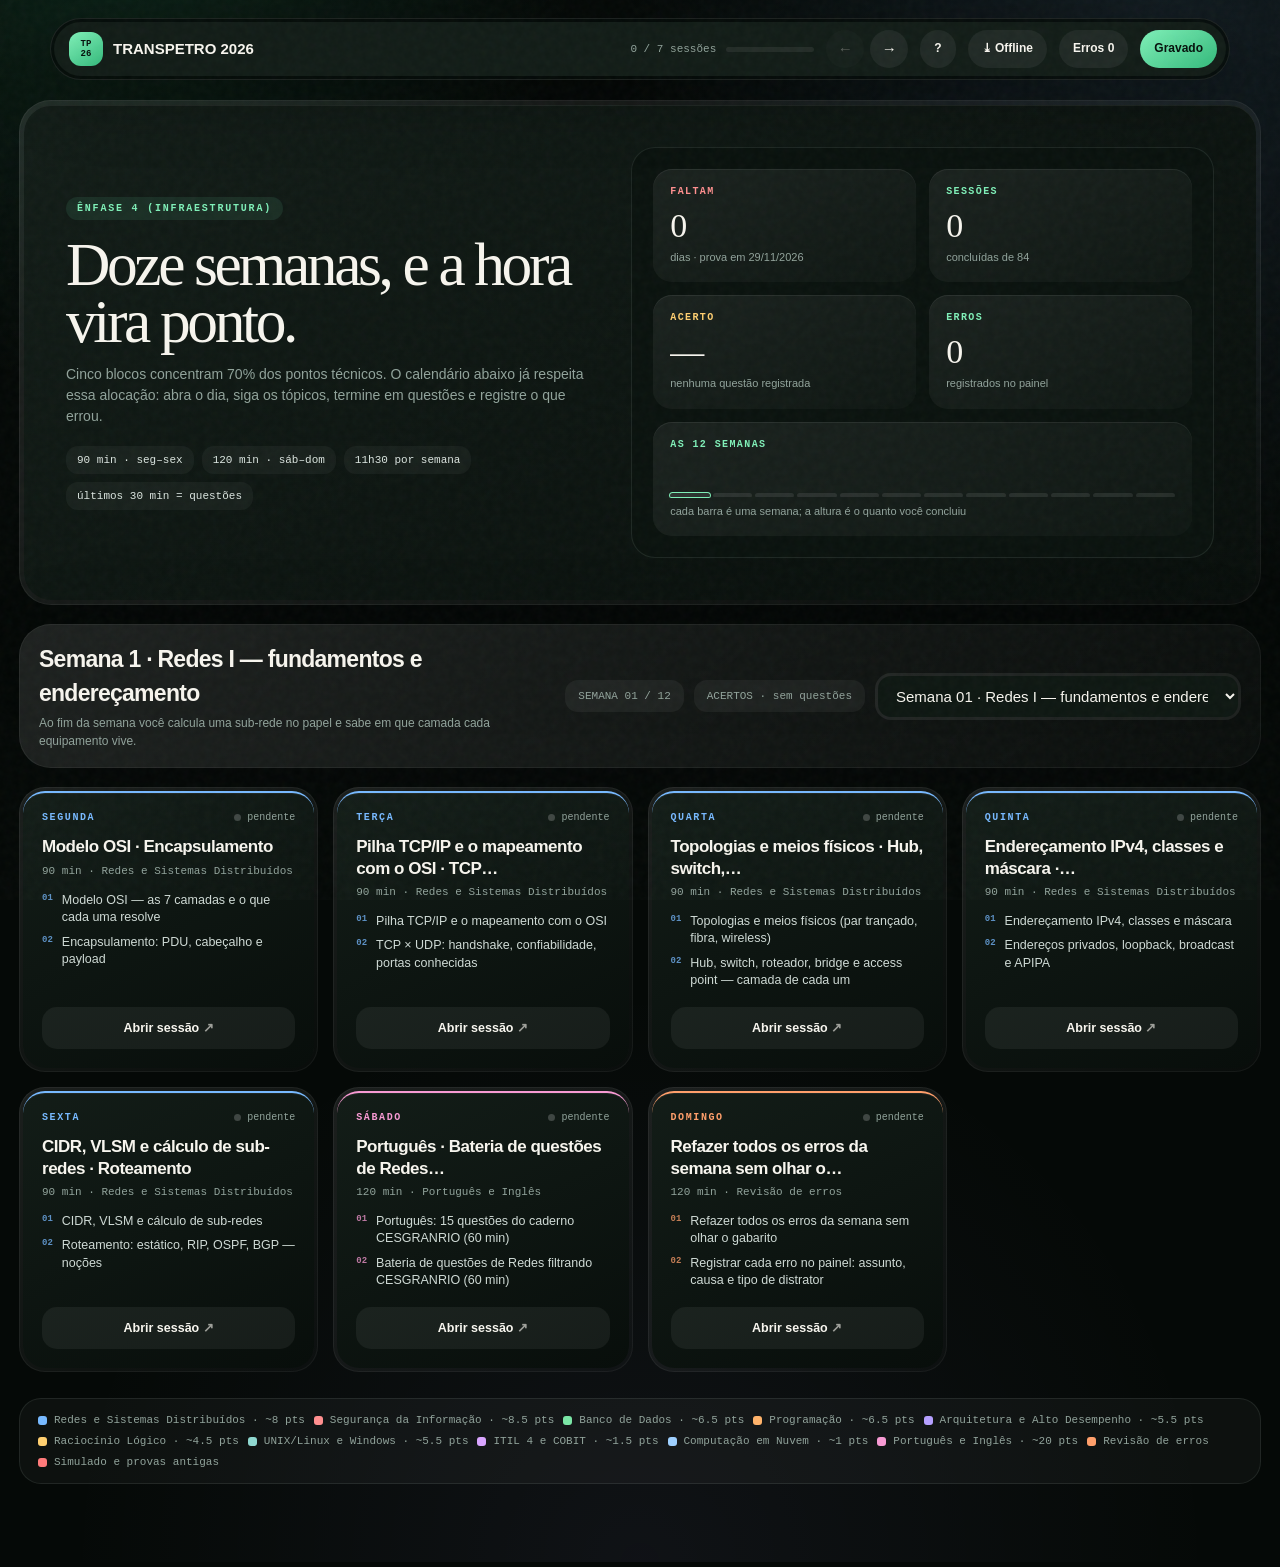
==== index.html @ 536fb307 "Calendário de estudos TRANSPETRO 2026 Site estático com servidor local para gravação. 12 semanas, 84" ====
<!doctype html>
<html lang="pt-BR">
<head>
<meta charset="utf-8">
<meta name="viewport" content="width=device-width,initial-scale=1">
<meta name="theme-color" content="#07100d">
<meta name="robots" content="noindex, nofollow">
<meta name="description" content="Calendário semanal de estudos para a TRANSPETRO 2026 — Analista de Sistemas Jr., Ênfase 4 (Infraestrutura).">
<title>TRANSPETRO 2026 · Calendário de estudos</title>
<link rel="stylesheet" href="assets/app.css">
</head>
<body>
<div class="wrap">
  <nav class="dock" aria-label="Navegação do calendário">
    <div class="dock-in">
      <div class="brand"><b class="brand-mark">TP<br>26</b><span>TRANSPETRO 2026</span></div>
      <div class="dock-space"></div>
      <div class="dock-status">
        <span id="progressText">0 / 7 sessões</span>
        <span class="progress-track"><i class="progress-fill" id="progressFill"></i></span>
      </div>
      <div class="nav">
        <button class="nav-btn" id="prev" aria-label="Semana anterior">←</button>
        <button class="nav-btn" id="next" aria-label="Próxima semana">→</button>
      </div>
      <button class="pill-btn" id="openInfo" title="Banca, TRANSPETRO e ajuda">?</button>
      <button class="pill-btn" id="offline" title="Baixar para ler sem internet">⤓ Offline</button>
      <button class="pill-btn" id="openErrors">Erros <span id="errCount">0</span></button>
      <button class="pill-btn accent" id="save" hidden>Gravar</button>
    </div>
  </nav>

  <p class="ro-banner">
    <span>📱</span>
    <span><b>Modo leitura.</b> No celular é assim mesmo — o progresso aparece, as alterações ficam para o computador.<br>    <b>No computador?</b> O servidor local não está rodando: feche esta aba e comece pelo <code>iniciar.bat</code>. Com ele, a gravação funciona em qualquer navegador, Brave incluído.</span>
  </p>

  <header class="shell reveal">
    <div class="core hero">
      <div class="hero-copy">
        <span class="eyebrow" id="eyebrow">Ênfase 4 · Infraestrutura</span>
        <h1>Doze semanas, e a hora vira ponto.</h1>
        <p id="heroText">Cinco blocos concentram 70% dos pontos técnicos. O calendário abaixo já respeita essa alocação: abra o dia, siga os tópicos, termine em questões e registre o que errou.</p>
        <div class="week-rule">
          <span>90 min · seg–sex</span><span>120 min · sáb–dom</span><span>11h30 por semana</span><span>últimos 30 min = questões</span>
        </div>
      </div>
      <div class="stats" aria-label="Situação geral">
        <div class="stat" style="--c:var(--danger)"><b>Faltam</b><strong id="daysLeft">—</strong><small id="proofDate">dias para a prova</small></div>
        <div class="stat" style="--c:var(--jade)"><b>Sessões</b><strong id="doneAll">—</strong><small>concluídas de 84</small></div>
        <div class="stat" style="--c:var(--warn)"><b>Acerto</b><strong id="hitRate">—</strong><small id="hitDetail">nenhuma questão registrada</small></div>
        <div class="stat" style="--c:var(--jade)"><b>Erros</b><strong id="errTotal">—</strong><small>registrados no painel</small></div>
        <div class="stat wide"><b>As 12 semanas</b><div class="bars" id="weekBars"></div><small id="barsHint">cada barra é uma semana; a altura é o quanto você concluiu</small></div>
      </div>
    </div>
  </header>

  <section class="shell week-bar reveal">
    <div><h2 id="weekTitle" aria-live="polite"></h2><p id="weekMeta"></p></div>
    <div class="week-tools">
      <span class="week-count" id="weekCount">SEMANA 01 / 12</span>
      <span class="week-count" id="weekHit" title="Acerto acumulado nas sessões desta semana">—</span>
      <label class="select-shell"><select id="weekSelect" aria-label="Escolher semana"></select></label>
    </div>
  </section>

  <main class="calendar" id="calendar"></main>
  <div class="legend" id="legend"></div>
</div>

<!-- ---------- diálogo do dia ---------- -->
<dialog id="detail" aria-labelledby="dialogTitle">
  <div class="dialog-shell"><div class="dialog-core">
    <header class="dialog-head">
      <div><div class="kicker" id="dialogKicker"></div><h2 id="dialogTitle"></h2></div>
      <button class="close" id="close" aria-label="Fechar">×</button>
    </header>
    <div class="dialog-body">
      <p class="section-label">Tópicos da sessão</p>
      <div class="node-list" id="nodeList"></div>

      <p class="section-label">Desempenho</p>
      <div class="field-row">
        <label class="field"><span>Acertos</span>
          <input type="number" id="qHits" min="0" step="1" inputmode="numeric" placeholder="0"></label>
        <label class="field"><span>Erros</span>
          <input type="number" id="qMiss" value="0" readonly tabindex="-1"
                 title="Vem da lista de erros abaixo"></label>
        <label class="field"><span>Questões feitas</span>
          <input type="number" id="qTotal" value="0" readonly tabindex="-1"
                 title="Acertos + erros. Calculado, não editável."></label>
      </div>
      <p class="hint" id="qHint">Informe os acertos; cada erro registrado abaixo entra no total sozinho.</p>

      <p class="section-label">Observações</p>
      <textarea id="notes" placeholder="O que ficou claro, o que ficou pela metade, o que revisar antes da prova."></textarea>

      <p class="section-label">Erros desta sessão</p>
      <div class="err-list" id="errList"></div>
      <div class="err-add" id="errAdd">
        <div class="field-row">
          <label class="field"><span>Questão</span><input id="eQ" placeholder="ex.: 2023 Q42"></label>
          <label class="field"><span>Assunto</span><input id="eSubj" placeholder="ex.: assinatura digital"></label>
        </div>
        <label class="field"><span>Por que errei</span><input id="eWhy" placeholder="confundi assinatura com certificado"></label>
        <label class="field"><span>Tipo de distrator</span><input id="eTag" placeholder="ex.: troca de conceitos próximos" list="tagList"></label>
        <datalist id="tagList">
          <option value="troca de conceitos próximos"><option value="quantificador absoluto (sempre/nunca)">
          <option value="inversão de causa e efeito"><option value="termo correto no lugar errado">
          <option value="detalhe numérico trocado"><option value="li rápido demais">
          <option value="não sabia o conteúdo"><option value="cansaço / desatenção">
        </datalist>
        <button class="pill-btn" id="errAddBtn">+ Registrar erro</button>
      </div>

      <div class="dialog-actions">
        <button class="pill-btn accent" id="toggleDone">Marcar como concluída</button>
        <button class="pill-btn" id="closeFooter">Fechar</button>
      </div>
    </div>
  </div></div>
</dialog>

<!-- ---------- painel de erros ---------- -->
<dialog id="errPanel" aria-labelledby="errPanelTitle">
  <div class="dialog-shell"><div class="dialog-core" style="--accent:var(--danger)">
    <header class="dialog-head">
      <div><div class="kicker">Base de erros</div><h2 id="errPanelTitle">Tudo que você já errou</h2></div>
      <button class="close" id="errClose" aria-label="Fechar">×</button>
    </header>
    <div class="dialog-body">
      <p class="hint" id="errSummary"></p>
      <p class="section-label">Filtrar por assunto</p>
      <div class="panel-filters" id="errFilters"></div>
      <div class="err-list" id="errAll"></div>
    </div>
  </div></div>
</dialog>

<!-- ---------- banca, TRANSPETRO e ajuda ---------- -->
<dialog id="infoPanel" aria-labelledby="infoTitulo">
  <div class="dialog-shell"><div class="dialog-core">
    <header class="dialog-head">
      <div><div class="kicker">Referência</div><h2 id="infoTitulo">Sobre a banca</h2></div>
      <button class="close" id="infoClose" aria-label="Fechar">×</button>
    </header>
    <div class="dialog-body">
      <div class="panel-filters" id="infoTabs">
        <button class="chip on" data-f="banca">Sobre a banca</button>
        <button class="chip" data-f="transpetro">Sobre a TRANSPETRO</button>
        <button class="chip" data-f="ajuda">Ajuda</button>
      </div>
      <div class="markdown" id="infoCorpo"></div>
    </div>
  </div></div>
</dialog>

<script src="assets/md.js"></script>
<script src="assets/app.js"></script>
<script src="assets/offline.js"></script>
</body>
</html>
---- assets/app.css ----
:root{
  color-scheme:dark;
  --bg:#050907;--ink:#f7f5ee;--muted:#91a39b;--jade:#7ff0b8;--jade-2:#33b97b;
  --panel:#101814;--panel-2:#151f1a;--hair:rgba(232,255,243,.09);--hair-strong:rgba(232,255,243,.16);
  --warn:#ffcf70;--danger:#ff8f8f;--rest:#77847e;
  --ease:cubic-bezier(.22,1,.36,1);--ease-heavy:cubic-bezier(.32,.72,0,1);
}
*{box-sizing:border-box}
[hidden]{display:none!important}   /* regras de display nao podem vencer o atributo */
html{background:var(--bg);scroll-behavior:smooth}
body{
  margin:0;min-width:320px;color:var(--ink);
  font:15px/1.48 "Geist","Aptos Display",Bahnschrift,sans-serif;
  background:
    radial-gradient(circle at 8% -6%,rgba(51,185,123,.14),transparent 30rem),
    radial-gradient(circle at 91% 2%,rgba(119,185,255,.1),transparent 34rem),
    radial-gradient(circle at 50% 100%,rgba(181,160,255,.06),transparent 36rem),
    var(--bg);
}
body:after{
  content:"";position:fixed;inset:0;pointer-events:none;z-index:8;opacity:.035;
  background-image:url("data:image/svg+xml,%3Csvg viewBox='0 0 160 160' xmlns='http://www.w3.org/2000/svg'%3E%3Cfilter id='n'%3E%3CfeTurbulence type='fractalNoise' baseFrequency='.76' numOctaves='4'/%3E%3C/filter%3E%3Crect width='100%25' height='100%25' filter='url(%23n)'/%3E%3C/svg%3E");
}
button,select,a,input,textarea{font:inherit;color:inherit}
button{border:0;cursor:pointer}
a{text-decoration:none}
:focus-visible{outline:2px solid var(--jade);outline-offset:4px}
.wrap{width:min(1480px,calc(100% - 38px));margin:auto;padding:18px 0 78px}
.shell{
  padding:5px;border-radius:32px;
  background:linear-gradient(145deg,rgba(255,255,255,.1),rgba(255,255,255,.018));
  box-shadow:inset 0 0 0 1px rgba(255,255,255,.055),0 32px 100px rgba(0,0,0,.18);
}
.core{
  border-radius:27px;background:linear-gradient(150deg,rgba(18,28,23,.985),rgba(8,14,11,.99));
  box-shadow:inset 0 1px rgba(255,255,255,.07);
}

/* ---------- dock ---------- */
.dock{
  position:sticky;top:12px;z-index:6;width:min(1180px,calc(100% - 16px));margin:0 auto 20px;padding:4px;
  border-radius:999px;background:rgba(6,12,9,.82);backdrop-filter:blur(18px);
  box-shadow:0 20px 65px rgba(0,0,0,.28),inset 0 0 0 1px rgba(255,255,255,.09);
}
.dock-in{display:flex;align-items:center;gap:12px;min-height:54px;padding:7px 9px 7px 15px;border-radius:999px;background:rgba(20,30,25,.9);flex-wrap:wrap}
.brand{display:flex;align-items:center;gap:10px;white-space:nowrap;font-weight:760}
.brand-mark{display:grid;place-items:center;width:34px;height:34px;border-radius:12px;background:linear-gradient(145deg,var(--jade),var(--jade-2));color:#06110c;font:900 9px "Cascadia Code",monospace}
.dock-space{flex:1;min-width:8px}
.dock-status{display:flex;align-items:center;gap:10px;color:var(--muted);font:11px "Cascadia Code",monospace}
.progress-track{width:88px;height:5px;overflow:hidden;border-radius:999px;background:rgba(255,255,255,.07)}
.progress-fill{width:100%;height:100%;transform:scaleX(0);transform-origin:left;border-radius:inherit;background:linear-gradient(90deg,var(--jade-2),var(--jade));transition:transform 700ms var(--ease)}
.nav{display:flex;gap:6px}
.nav-btn,.pill-btn{
  border-radius:999px;background:rgba(255,255,255,.06);
  transition:transform 520ms var(--ease),background 520ms var(--ease),opacity 520ms var(--ease);
}
.nav-btn{width:38px;height:38px}
.pill-btn{padding:10px 14px;font-size:12px;font-weight:750;white-space:nowrap}
.nav-btn:hover,.pill-btn:hover{transform:translateY(-2px);background:rgba(127,240,184,.13)}
.nav-btn:active,.pill-btn:active{transform:scale(.96)}
.nav-btn:disabled,.pill-btn:disabled{opacity:.3;cursor:not-allowed}
.pill-btn.accent{background:linear-gradient(145deg,var(--jade),var(--jade-2));color:#06110c}
.pill-btn.accent:hover{background:linear-gradient(145deg,var(--jade),var(--jade-2));filter:brightness(1.08)}
.pill-btn.dirty{background:rgba(255,207,112,.16);color:var(--warn);box-shadow:inset 0 0 0 1px rgba(255,207,112,.3)}

/* ---------- hero ---------- */
.hero{display:grid;grid-template-columns:minmax(0,.95fr) minmax(400px,1.05fr);gap:38px;align-items:center;padding:42px}
.eyebrow{display:inline-flex;padding:6px 11px;border-radius:999px;background:rgba(127,240,184,.09);color:var(--jade);font:800 10px "Cascadia Code",monospace;letter-spacing:.18em;text-transform:uppercase}
h1{max-width:760px;margin:16px 0 13px;font:500 clamp(38px,4.8vw,68px)/.94 "Fraunces","Bodoni MT",serif;letter-spacing:-.055em}
.hero-copy>p{max-width:710px;margin:0;color:var(--muted);font-size:14px}
.week-rule{display:flex;flex-wrap:wrap;gap:8px;margin-top:20px}
.week-rule span{padding:8px 11px;border-radius:12px;background:rgba(255,255,255,.045);color:#dce6e1;font:11px "Cascadia Code",monospace}

/* ---------- countdown / stats ---------- */
.stats{display:grid;grid-template-columns:repeat(2,1fr);gap:13px;padding:22px;border-radius:24px;background:#0a120e;box-shadow:inset 0 0 0 1px var(--hair)}
.stat{padding:17px;border-radius:19px;background:linear-gradient(155deg,rgba(255,255,255,.065),rgba(255,255,255,.02));box-shadow:inset 0 1px rgba(255,255,255,.07)}
.stat b{display:block;color:var(--c,var(--jade));font:800 10px "Cascadia Code",monospace;letter-spacing:.14em;text-transform:uppercase}
.stat strong{display:block;margin-top:12px;font:500 34px/1 "Fraunces","Bodoni MT",serif;letter-spacing:-.03em}
.stat small{display:block;margin-top:6px;color:var(--muted);font-size:11px}
.stat.wide{grid-column:1/-1}
.bars{display:flex;gap:3px;margin-top:13px;height:34px;align-items:flex-end}
.bars i{flex:1;border-radius:4px 4px 2px 2px;background:rgba(255,255,255,.09);transition:height 600ms var(--ease),background 600ms var(--ease)}
.bars i.on{background:linear-gradient(180deg,var(--jade),var(--jade-2))}
.bars i.now{box-shadow:0 0 0 1px var(--jade)}

/* ---------- week bar ---------- */
.week-bar{display:grid;grid-template-columns:minmax(0,1fr) auto;gap:18px;align-items:center;margin:19px 0;padding:18px 20px}
.week-bar h2{margin:0;font-size:23px;letter-spacing:-.032em}
.week-bar p{margin:5px 0 0;color:var(--muted);font-size:12px;max-width:70ch}
.week-tools{display:flex;align-items:center;gap:10px;flex-wrap:wrap}
.select-shell{padding:3px;border-radius:16px;background:rgba(255,255,255,.075)}
select{border:0;border-radius:13px;background:#0e1712;padding:11px 14px;cursor:pointer;max-width:min(52vw,360px)}
.week-count{padding:10px 13px;border-radius:13px;background:rgba(255,255,255,.05);color:var(--muted);font:11px "Cascadia Code",monospace;white-space:nowrap}

/* ---------- calendar ---------- */
.calendar{display:grid;grid-template-columns:repeat(auto-fill,minmax(268px,1fr));gap:15px}
.day-shell{
  padding:4px;border-radius:26px;opacity:0;transform:translateY(22px);
  background:linear-gradient(145deg,rgba(255,255,255,.09),rgba(255,255,255,.016));
  box-shadow:inset 0 0 0 1px rgba(255,255,255,.05);
  transition:opacity 700ms var(--ease) calc(var(--i)*55ms),transform 700ms var(--ease) calc(var(--i)*55ms);
}
.day-shell.visible{opacity:1;transform:none}
.day-shell.is-done .day{background:linear-gradient(155deg,rgba(51,185,123,.13),rgba(8,14,11,.97))}
.day{
  display:flex;flex-direction:column;height:100%;padding:19px;border-radius:22px;
  background:linear-gradient(155deg,rgba(19,29,24,.99),rgba(8,14,11,.99));
  box-shadow:inset 0 1px rgba(255,255,255,.06);border-top:2px solid var(--accent);
}
.day-head{display:flex;align-items:center;justify-content:space-between;gap:10px}
.weekday{color:var(--accent);font:800 10px "Cascadia Code",monospace;letter-spacing:.16em;text-transform:uppercase}
.session-state{display:flex;align-items:center;gap:6px;color:var(--muted);font:10px "Cascadia Code",monospace}
.session-state i{width:7px;height:7px;border-radius:50%;background:rgba(255,255,255,.2)}
.is-done .session-state i{background:var(--jade);box-shadow:0 0 9px var(--jade)}
.subject{margin:13px 0 0;font-size:17px;letter-spacing:-.028em;line-height:1.25}
.time{display:inline-block;margin-top:7px;color:var(--muted);font:11px "Cascadia Code",monospace}
.topics{display:flex;flex-direction:column;gap:7px;margin:15px 0 17px;flex:1}
.topic{display:flex;gap:9px;align-items:flex-start;color:#cfdad5;font-size:12.5px;line-height:1.4}
.topic i{flex:none;color:var(--accent);font:800 9px/1.5 "Cascadia Code",monospace;opacity:.75}
.score{display:flex;gap:6px;margin-bottom:12px;flex-wrap:wrap}
.score span{padding:5px 9px;border-radius:9px;background:rgba(255,255,255,.05);color:var(--muted);font:10px "Cascadia Code",monospace}
.score span.hit{color:var(--jade);background:rgba(127,240,184,.1)}
.score span.miss{color:var(--danger);background:rgba(255,143,143,.1)}
.open{
  width:100%;padding:12px;border-radius:15px;background:rgba(255,255,255,.06);
  font-size:12.5px;font-weight:700;transition:transform 500ms var(--ease),background 500ms var(--ease);
}
.open:hover{transform:translateY(-2px);background:color-mix(in srgb,var(--accent) 18%,transparent)}
.open:active{transform:scale(.97)}
.open i{font-style:normal;opacity:.6}
.rest-card{align-items:flex-start}
.rest-mark{margin:20px 0;font-size:44px;opacity:.35}

/* ---------- legend ---------- */
.legend{display:flex;flex-wrap:wrap;gap:9px;margin-top:26px;padding:16px 19px;border-radius:22px;background:rgba(255,255,255,.03);box-shadow:inset 0 0 0 1px var(--hair)}
.legend span{display:flex;align-items:center;gap:7px;color:var(--muted);font:11px "Cascadia Code",monospace}
.legend i{width:9px;height:9px;border-radius:3px;background:var(--c)}

/* ---------- dialog ---------- */
dialog{border:0;padding:0;background:transparent;max-width:min(760px,calc(100% - 28px));width:100%}
dialog::backdrop{background:rgba(3,7,5,.72);backdrop-filter:blur(7px)}
.dialog-shell{padding:5px;border-radius:30px;background:linear-gradient(145deg,rgba(255,255,255,.13),rgba(255,255,255,.02));box-shadow:0 40px 120px rgba(0,0,0,.5)}
.dialog-core{border-radius:25px;background:linear-gradient(155deg,rgba(20,30,25,.99),rgba(8,14,11,.995));border-top:2px solid var(--accent);max-height:min(86vh,880px);overflow:auto}
.dialog-head{display:flex;align-items:flex-start;justify-content:space-between;gap:16px;padding:24px 24px 0}
.kicker{color:var(--accent);font:800 10px "Cascadia Code",monospace;letter-spacing:.16em;text-transform:uppercase}
.dialog-head h2{margin:9px 0 0;font-size:22px;letter-spacing:-.03em}
.close{width:36px;height:36px;flex:none;border-radius:999px;background:rgba(255,255,255,.07);font-size:17px;transition:transform 420ms var(--ease),background 420ms var(--ease)}
.close:hover{transform:rotate(90deg);background:rgba(255,143,143,.18)}
.dialog-body{padding:20px 24px 24px}
.section-label{margin:22px 0 10px;color:var(--muted);font:800 10px "Cascadia Code",monospace;letter-spacing:.16em;text-transform:uppercase}
.section-label:first-child{margin-top:6px}
.node-list{display:flex;flex-direction:column;gap:8px}
.node{display:flex;align-items:center;gap:13px;padding:13px 15px;border-radius:16px;background:rgba(255,255,255,.045);transition:transform 480ms var(--ease),background 480ms var(--ease)}
.node:hover{transform:translateX(4px);background:color-mix(in srgb,var(--accent) 14%,transparent)}
.node-id{flex:none;padding:5px 8px;border-radius:8px;background:rgba(255,255,255,.07);color:var(--accent);font:800 10px "Cascadia Code",monospace}
.node>span:nth-child(2){flex:1;min-width:0}
.node b{display:block;font-size:13.5px;font-weight:640;line-height:1.35}
.node small{display:block;margin-top:3px;color:var(--muted);font:10px "Cascadia Code",monospace}
.node-go{flex:none;opacity:.45}
.node.no-aula{opacity:.9}
.node.no-aula .node-go{opacity:.2}

/* ---------- form fields ---------- */
.field-row{display:grid;grid-template-columns:repeat(auto-fit,minmax(140px,1fr));gap:10px}
label.field{display:flex;flex-direction:column;gap:6px}
label.field span{color:var(--muted);font:10px "Cascadia Code",monospace;letter-spacing:.1em;text-transform:uppercase}
input,textarea{
  border:0;border-radius:13px;padding:11px 13px;background:#0d1611;color:var(--ink);
  box-shadow:inset 0 0 0 1px var(--hair);font-size:13.5px;width:100%;
}
input:focus,textarea:focus{box-shadow:inset 0 0 0 1px var(--accent,var(--jade))}
textarea{min-height:88px;resize:vertical;line-height:1.5}
.hint{margin:8px 0 0;color:var(--muted);font-size:11px}

/* ---------- errors ---------- */
.err-list{display:flex;flex-direction:column;gap:8px;margin-top:10px}
.err{display:grid;grid-template-columns:auto 1fr auto;gap:11px;align-items:start;padding:12px 14px;border-radius:14px;background:rgba(255,143,143,.07);box-shadow:inset 0 0 0 1px rgba(255,143,143,.14)}
.err-q{padding:4px 8px;border-radius:8px;background:rgba(255,143,143,.14);color:var(--danger);font:800 10px "Cascadia Code",monospace;white-space:nowrap}
.err b{display:block;font-size:13px;font-weight:640}
.err small{display:block;margin-top:4px;color:var(--muted);font-size:11.5px;line-height:1.45}
.err-tag{display:inline-block;margin-top:6px;padding:3px 7px;border-radius:7px;background:rgba(255,255,255,.06);color:var(--warn);font:10px "Cascadia Code",monospace}
.err-del{width:28px;height:28px;border-radius:8px;background:rgba(255,255,255,.06);font-size:14px;line-height:1}
.err-del:hover{background:rgba(255,143,143,.22)}
.err-add{display:flex;flex-direction:column;gap:10px;margin-top:12px;padding:15px;border-radius:16px;background:rgba(255,255,255,.035);box-shadow:inset 0 0 0 1px var(--hair)}
.empty{padding:16px;border-radius:14px;background:rgba(255,255,255,.03);color:var(--muted);font-size:12.5px;text-align:center}

.dialog-actions{display:flex;gap:9px;flex-wrap:wrap;margin-top:24px;padding-top:20px;border-top:1px solid var(--hair)}
.dialog-actions .pill-btn{flex:1;min-width:140px;text-align:center}

/* ---------- errors panel (global) ---------- */
.panel-filters{display:flex;gap:8px;flex-wrap:wrap;margin-bottom:14px}
.chip{padding:8px 12px;border-radius:999px;background:rgba(255,255,255,.05);color:var(--muted);font:11px "Cascadia Code",monospace;transition:background 400ms var(--ease),color 400ms var(--ease)}
.chip.on{background:rgba(127,240,184,.14);color:var(--jade)}

/* ---------- read-only banner ---------- */
.ro-banner{display:none;align-items:center;gap:10px;margin:0 0 18px;padding:13px 18px;border-radius:18px;background:rgba(255,207,112,.08);color:var(--warn);font-size:12.5px;box-shadow:inset 0 0 0 1px rgba(255,207,112,.2)}
body.readonly .ro-banner{display:flex}
body.readonly .open{opacity:.92}
.fatal{margin:60px auto;max-width:620px;padding:30px;border-radius:24px;background:rgba(255,143,143,.08);box-shadow:inset 0 0 0 1px rgba(255,143,143,.2)}
.fatal h2{margin:0 0 12px;font-size:20px}
.fatal p{color:var(--muted);font-size:13.5px;line-height:1.6}
.fatal code{display:block;margin:12px 0;padding:12px 14px;border-radius:12px;background:#0b120e;color:var(--jade);font:12px "Cascadia Code",monospace}

@media (max-width:980px){
  .hero{grid-template-columns:1fr;padding:30px 24px}
  .week-bar{grid-template-columns:1fr}
  .wrap{width:calc(100% - 22px)}
}
@media (max-width:560px){
  .calendar{grid-template-columns:1fr}
  .stats{grid-template-columns:1fr}
  .dock-status{display:none}
}
@media (prefers-reduced-motion:reduce){
  *{animation:none!important;transition-duration:1ms!important}
  .day-shell{opacity:1;transform:none}
}

/* ---------- markdown dentro do diálogo (banca / TRANSPETRO / ajuda) ---------- */
.markdown{font-size:14px;line-height:1.62;color:#dce6e1}
.markdown h2{margin:28px 0 10px;font:500 20px/1.25 "Fraunces","Bodoni MT",serif;
  letter-spacing:-.03em;color:var(--ink)}
.markdown h2:first-child{margin-top:4px}
.markdown h3{margin:20px 0 6px;font-size:15px;color:var(--ink)}
.markdown p{margin:11px 0}
.markdown strong{color:#fff;font-weight:650}
.markdown em{color:var(--jade);font-style:normal;font-weight:600}
.markdown a{color:var(--jade);text-decoration:underline;text-underline-offset:3px}
.markdown ul,.markdown ol{margin:11px 0;padding-left:20px}
.markdown li{margin:6px 0}
.markdown li::marker{color:var(--jade)}
.markdown code{padding:2px 6px;border-radius:6px;background:rgba(127,240,184,.09);
  color:var(--jade);font:.88em "Cascadia Code",monospace}
.markdown pre{margin:14px 0;padding:15px 17px;border-radius:14px;overflow-x:auto;
  background:#0a120e;box-shadow:inset 0 0 0 1px var(--hair)}
.markdown pre code{padding:0;background:none;color:#dce6e1;font-size:12.5px}
.markdown .tbl{overflow-x:auto;margin:16px 0;border-radius:14px;box-shadow:inset 0 0 0 1px var(--hair)}
.markdown table{width:100%;border-collapse:collapse;font-size:13px;min-width:400px}
.markdown th,.markdown td{padding:10px 13px;text-align:left;
  border-bottom:1px solid var(--hair);vertical-align:top}
.markdown th{background:rgba(255,255,255,.045);color:var(--jade);
  font:800 9.5px "Cascadia Code",monospace;letter-spacing:.12em;text-transform:uppercase}
.markdown tr:last-child td{border-bottom:0}
.markdown .box{margin:16px 0;padding:15px 18px;border-radius:15px;
  border-left:3px solid var(--c,var(--jade));background:color-mix(in srgb,var(--c,var(--jade)) 8%,transparent)}
.markdown .box>b{display:block;margin-bottom:6px;color:var(--c,var(--jade));
  font:800 9.5px "Cascadia Code",monospace;letter-spacing:.14em;text-transform:uppercase}
.markdown .box p:first-of-type{margin-top:0}
.markdown .box p:last-child{margin-bottom:0}
.markdown .box.banca{--c:var(--jade)}
.markdown .box.trap{--c:var(--danger)}
.markdown .box.nota{--c:#77b9ff}
.markdown .box.decor{--c:var(--warn)}
#infoTabs{position:sticky;top:0;z-index:2;padding:4px 0 12px;
  background:linear-gradient(180deg,rgba(14,22,18,.98) 70%,transparent)}

/* ---------- histórico de refação dos erros ---------- */
.rev-linha{display:flex;align-items:center;gap:6px;flex-wrap:wrap;margin-top:9px}
.rev-placar{display:inline-flex;align-items:center;gap:3px}
.rev-placar i{display:grid;place-items:center;width:17px;height:17px;border-radius:5px;
  font:800 9px/1 "Cascadia Code",monospace;font-style:normal}
.rev-placar i.v{background:rgba(127,240,184,.16);color:var(--jade)}
.rev-placar i.x{background:rgba(255,143,143,.16);color:var(--danger)}
.rev-placar b{margin-left:4px;color:var(--muted);font:10px "Cascadia Code",monospace}
.rev-vazio{color:var(--muted);font:10px "Cascadia Code",monospace;opacity:.7}
.rev-btn{padding:4px 9px;border-radius:8px;background:rgba(255,255,255,.06);
  color:var(--muted);font:10px "Cascadia Code",monospace;
  transition:background 350ms var(--ease),color 350ms var(--ease)}
.rev-btn.v:hover:not(:disabled){background:rgba(127,240,184,.16);color:var(--jade)}
.rev-btn.x:hover:not(:disabled){background:rgba(255,143,143,.16);color:var(--danger)}
.rev-btn:disabled{opacity:.3;cursor:not-allowed}

/* campos calculados: parecem visor, não caixa de digitar */
input[readonly]{background:rgba(255,255,255,.035);color:var(--muted);cursor:default;
  box-shadow:inset 0 0 0 1px rgba(255,255,255,.05)}
input[readonly]:focus{box-shadow:inset 0 0 0 1px rgba(255,255,255,.05)}

/* acerto da semana */
#weekHit.bom{color:var(--jade);background:rgba(127,240,184,.1)}
#weekHit.ruim{color:var(--danger);background:rgba(255,143,143,.1)}
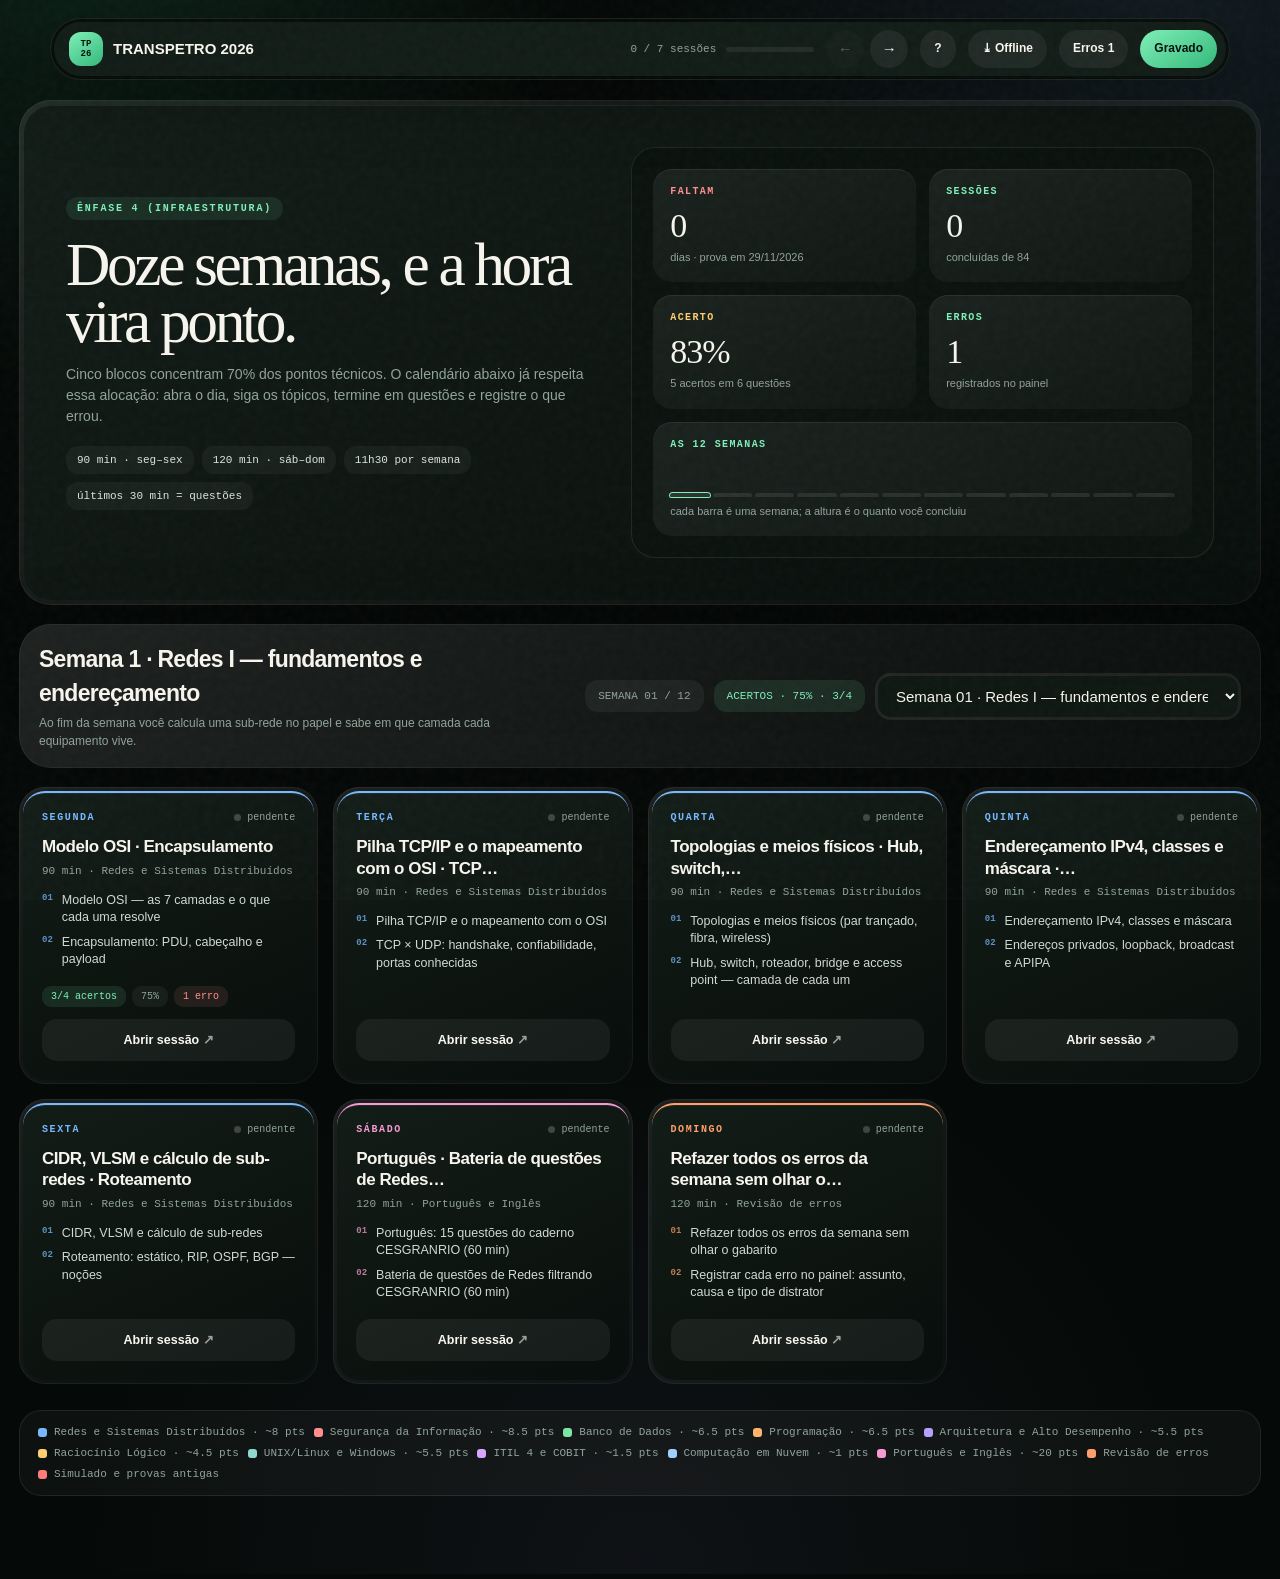
==== commit b42b8668: "estudo: progresso de 06/09/2026" ====
--- a/index.html
+++ b/index.html
@@ -26,7 +26,10 @@
       <button class="pill-btn" id="openInfo" title="Banca, TRANSPETRO e ajuda">?</button>
       <button class="pill-btn" id="offline" title="Baixar para ler sem internet">⤓ Offline</button>
       <button class="pill-btn" id="openErrors">Erros <span id="errCount">0</span></button>
-      <button class="pill-btn accent" id="save" hidden>Gravar</button>
+      <button class="pill-btn accent" id="save" hidden
+              title="Grava no arquivo do computador (dados/progresso.json)">Gravar</button>
+      <button class="pill-btn" id="publish" hidden
+              title="Envia para o GitHub — é isto que faz o celular ver a versão nova">↑ Publicar</button>
     </div>
   </nav>
 
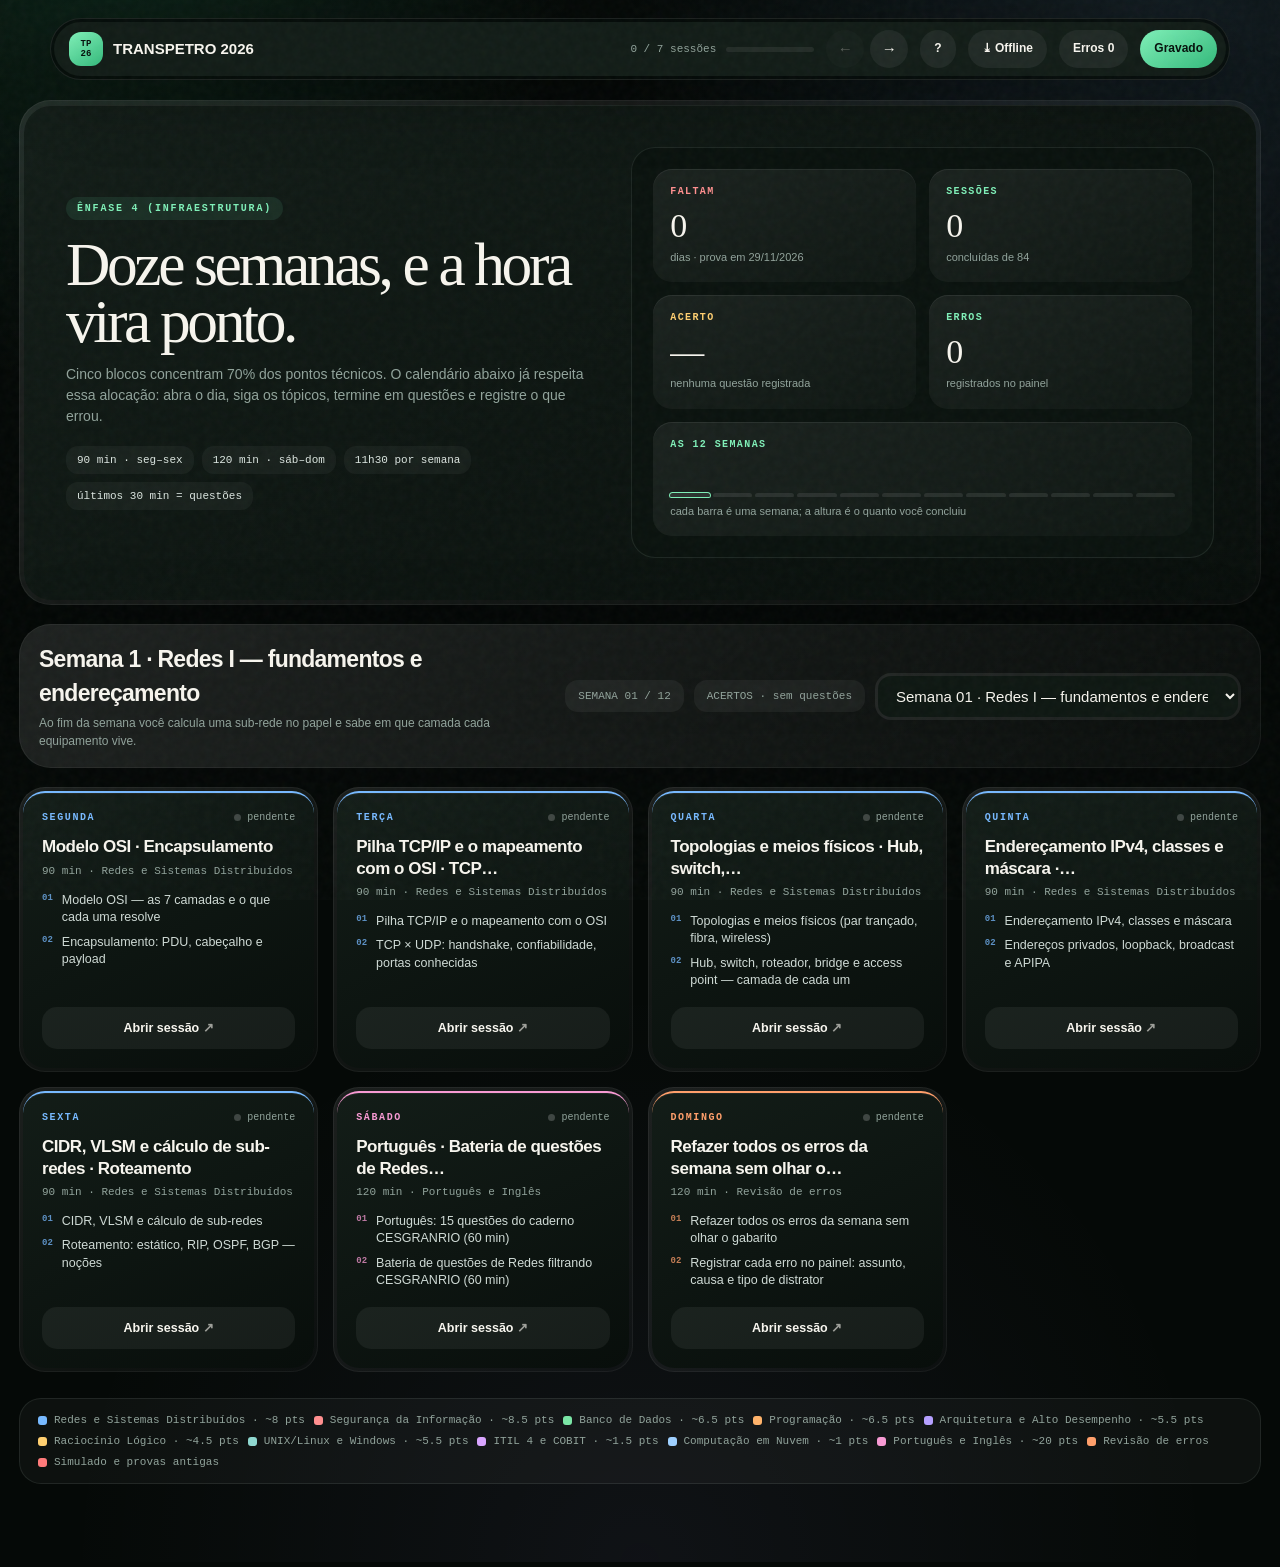
==== commit 2076a56b: "Ciclo de realimentação das aulas e prompt reutilizável Resolvendo questões aparecem buracos na aula," ====
--- a/index.html
+++ b/index.html
@@ -106,12 +106,14 @@
           <label class="field"><span>Assunto</span><input id="eSubj" placeholder="ex.: assinatura digital"></label>
         </div>
         <label class="field"><span>Por que errei</span><input id="eWhy" placeholder="confundi assinatura com certificado"></label>
-        <label class="field"><span>Tipo de distrator</span><input id="eTag" placeholder="ex.: troca de conceitos próximos" list="tagList"></label>
+        <label class="field"><span>Tipo de distrator</span><input id="eTag" placeholder="ex.: troca de conceitos próximos" list="tagList"
+               title="Use &quot;falta conteúdo na aula&quot; quando a aula não explicava o suficiente para resolver"></label>
         <datalist id="tagList">
           <option value="troca de conceitos próximos"><option value="quantificador absoluto (sempre/nunca)">
           <option value="inversão de causa e efeito"><option value="termo correto no lugar errado">
           <option value="detalhe numérico trocado"><option value="li rápido demais">
           <option value="não sabia o conteúdo"><option value="cansaço / desatenção">
+          <option value="falta conteúdo na aula">
         </datalist>
         <button class="pill-btn" id="errAddBtn">+ Registrar erro</button>
       </div>
